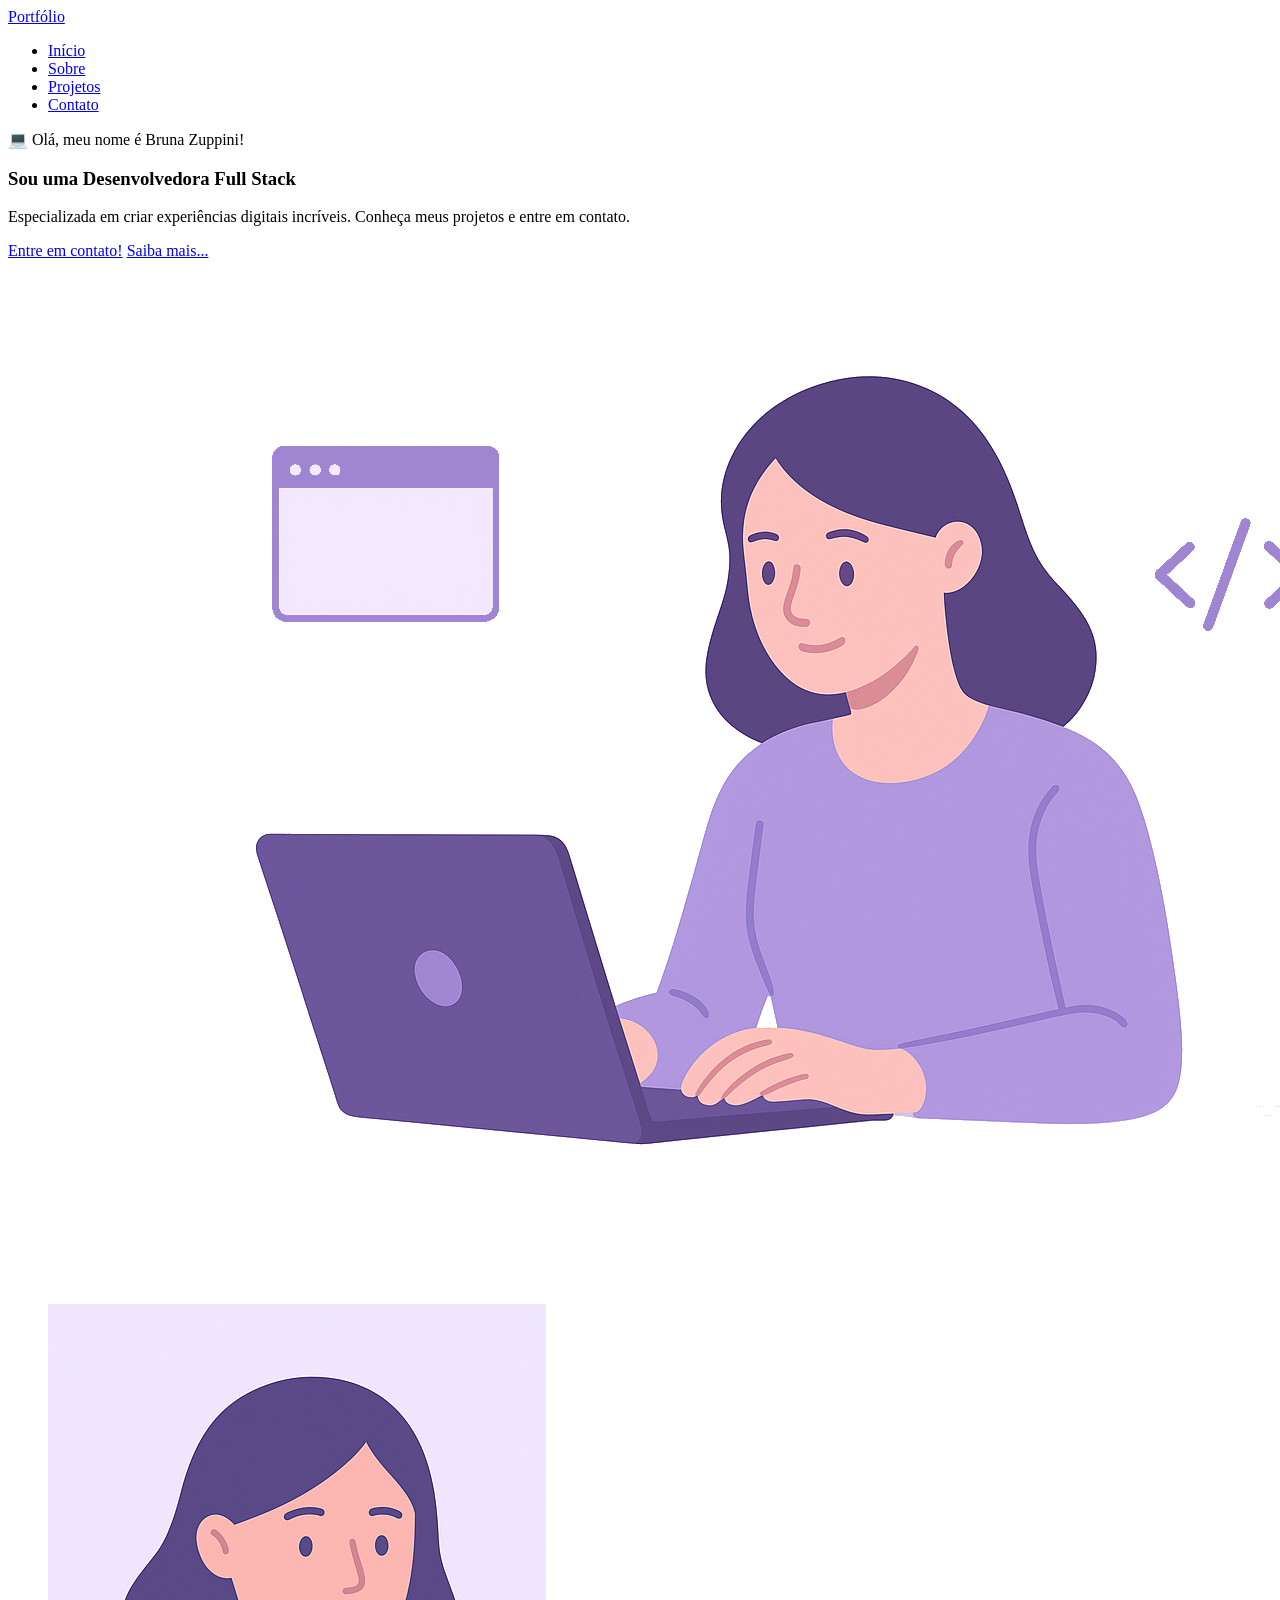
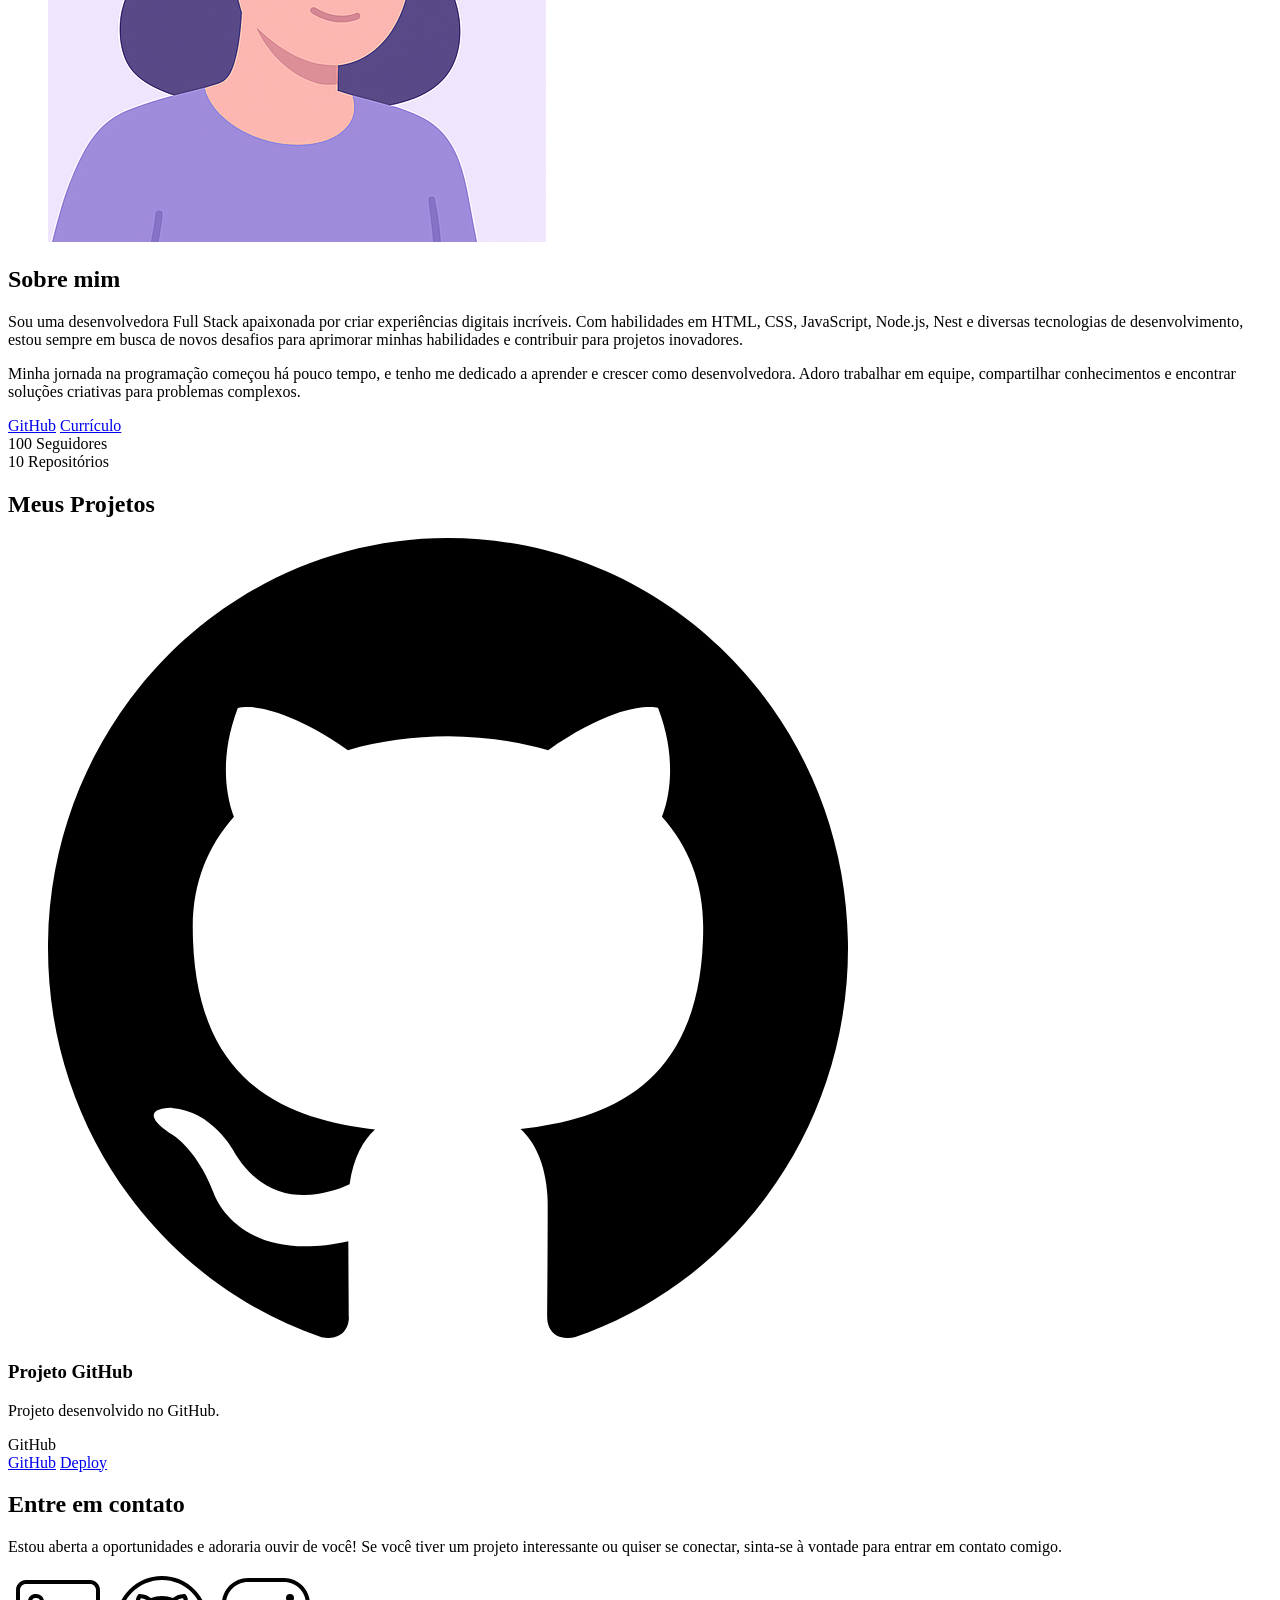
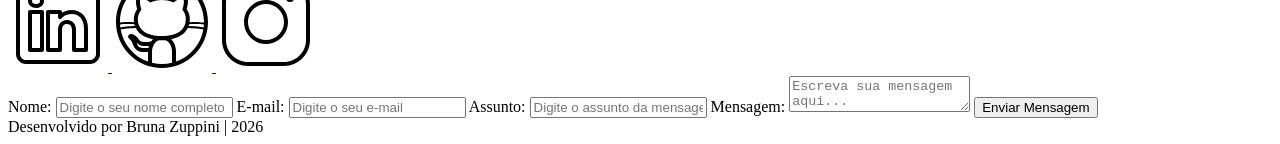
==== index.html @ a319c4b3 "portifolio programado em html" ====
<!DOCTYPE html>
<html lang="pt-br">
<head>
    
    <meta charset="UTF-8">
	
    <meta name="viewport" content="width=device-width, initial-scale=1.0">
	
    <meta name="author" content="Bruna Zuppini">
    <meta 
        name="description"
        content="Portfólio de Bruna Zuppini, 
                desenvolvedora Full Stack especializado em criar experiências 
                digitais incríveis. Conheça meus projetos e entre em contato."
    >
    <meta name="robots" content="index, follow">

    <link rel="icon" type="image/svg+xml" href="./assets/img/favicon.svg">

    <title>Portfólio Bruna Zuppini</title>
</head>
<body>    
    <!-- Cabeçalho (header) -->
    <header>

        <div class="menu-content">

            <!-- Título -->
            <a href="index.html" id="titulo">Portfólio</a>

            <!-- Menu -->
             <nav>
                <ul class="menu-list">
                    <li><a href="#hero">Início</a></li>
                    <li><a href="#about">Sobre</a></li>
                    <li><a href="#projects">Projetos</a></li>
                    <li><a href="#contact">Contato</a></li>
                </ul>
             </nav>


        </div>

    </header>

    <!-- Conteúdo principal (main) -->
    <main>

        <!-- Seção de Boas-vindas -->
        <section id="hero" class="section-container hero-container">
        
            <!-- Boas-vindas! -->
            <article class="hero-content">
                <span> 💻 Olá, meu nome é Bruna Zuppini! </span>
                <h1>Sou uma Desenvolvedora Full Stack</h1>
                <p>Especializada em criar experiências digitais incríveis. 
                    Conheça meus projetos e entre em contato.</p>

                <div class="buttons-container">
                    <a href="#contact" class="botao">Entre em contato!</a>
                    <a href="#about" class="botao-outline">Saiba mais...</a>
                </div>

            </article>

            <!-- Imagem -->
            <div class="hero-image">
                <img src="./assets/img/foto_dev_woman.svg"
                alt="Bruna Zuppini"
                class="float-animation">

            </div>

        </section>

        <!-- Seção Sobre -->
        <section id="about" class="section-container about-container">

            <figure class="about-image">
                <img src="./assets/img/avatar_dev_woman.svg" alt="Foto do perfil">
            </figure>

            <article class="about-content">
                <h2>Sobre mim</h2>
                <p>
                    Sou uma desenvolvedora Full Stack apaixonada por criar experiências digitais incríveis. 
                    Com habilidades em HTML, CSS, JavaScript, Node.js, Nest e diversas tecnologias de desenvolvimento, 
                    estou sempre em busca de novos desafios para aprimorar minhas habilidades e contribuir para projetos inovadores.
                </p>
                <p>
                    Minha jornada na programação começou há pouco tempo, e tenho me dedicado a aprender e crescer como desenvolvedora. 
                    Adoro trabalhar em equipe, compartilhar conhecimentos e encontrar soluções criativas para problemas complexos.
                </p>

                <div class="about-buttons-data">
                    <div class="buttons-container">
                    <a href="https://github.com/bruzuppini" target="_blank" class="botao">GitHub</a>
                    <a href="https://drive.google.com/file/d/1hIMha4d0JOuW6NHmgeVinAsaWtSIy2Q8/view?usp=drive_link" target="_blank" class="botao-outline">Currículo</a>
                </div>

                <div class="data-container">
                    <div class="data-item">
                        <span class="data-number">100</span>
                        <span class="data-label">Seguidores</span>
                    </div>
                    <div class="data-item">
                        <span class="data-number">10</span>
                        <span class="data-label">Repositórios</span>
                    </div>
                </div>
                </div>
            </article>

        </section>

        <!-- Seção Projetos -->
        <section id="projects" class="section-container projects-container">
            <h2>Meus Projetos</h2>

            <!-- Swiper Container -->
             <div class="swiper projects-swiper">
                <div class="swiper-wrapper">
                    <div class="swiper-slide">

                        <article class="project-card">
                           <figure class="project-image">
                            <img src="./assets/icons/languages/github.svg"
                                alt="Ícone GitHub">
                        </figure>

                        <div class="project-content">
                            <h3>Projeto GitHub</h3>
                            <p>Projeto desenvolvido no GitHub.</p>

                            <div class="project-tags">
                                <span class="tag">GitHub</span>
                            </div>

                            <div class="project-buttons">
                                <a href="https://github.com/bruzuppini" target="_blank" class="botao botao-sm">GitHub</a>
                                <a href="#" target="_blank" class="botao-outline botao-sm">Deploy</a>
                            </div>
                        </div>                

                        </article>
                    </div>
             </div>

             <!-- Botões de navegação -->
              <div class="swiper-button-next"></div>
              <div class="swiper-button-prev"></div>

              <!-- Paginação -->
              <div class="swiper-pagination"></div>
             </div>
        </section>

        <!-- Seção Formulário de Contato --> 
        <section id="contact" class="section-container contact-container">

            <!-- Redes sociais -->
             <article class="contact-info">
                <h2>Entre em contato</h2>
                <p>Estou aberta a oportunidades e adoraria ouvir de você! 
                    Se você tiver um projeto interessante ou quiser se conectar, 
                    sinta-se à vontade para entrar em contato comigo.</p>

                <div class="social-container">
                    <a href="https://www.linkedin.com/in/bruna-zuppini/" class="social-icon" aria-label="LinkedIn">
                        <img src="./assets/icons/social/linkedin.svg" alt="Link para o LinkedIn">
                    </a>
                    <a href="https://www.github.com/bruzuppini" class="social-icon" aria-label="GitHub">
                        <img src="./assets/icons/social/github.svg" alt="Link para o GitHub">
                    </a>
                    <a href="https://www.instagram.com/bruzuppini/" class="social-icon" aria-label="Instagram">
                        <img src="./assets/icons/social/instagram.svg" alt="Link para o Instagram">
                    </a>
                </div>
             </article>

             <!-- Formulário de contato -->
              <form id="formulario">

                <label for="nome">Nome:</label>
                <input id="nome" name="nome" type="text" placeholder="Digite o seu nome completo">
                <span id="erro-nome"></span>

                <label for="email">E-mail:</label>
                <input id="email" name="email" type="text" placeholder="Digite o seu e-mail">
                <span id="erro-email"></span>

                <label for="assunto">Assunto:</label>
                <input id="assunto" name="assunto" type="text" placeholder="Digite o assunto da mensagem">
                <span id="erro-assunto"></span>

                <label for="mensagem">Mensagem:</label>
                <textarea id="mensagem" name="mensagem" placeholder="Escreva sua mensagem aqui..."></textarea>
                <span id="erro-mensagem"></span>

                <button class="botao" type="submit">Enviar Mensagem</button>
              </form>
        </section>

    </main>

    <!-- Rodapé (footer) -->
    <footer>
        Desenvolvido por Bruna Zuppini | 2026

    </footer>
</body>
</html>
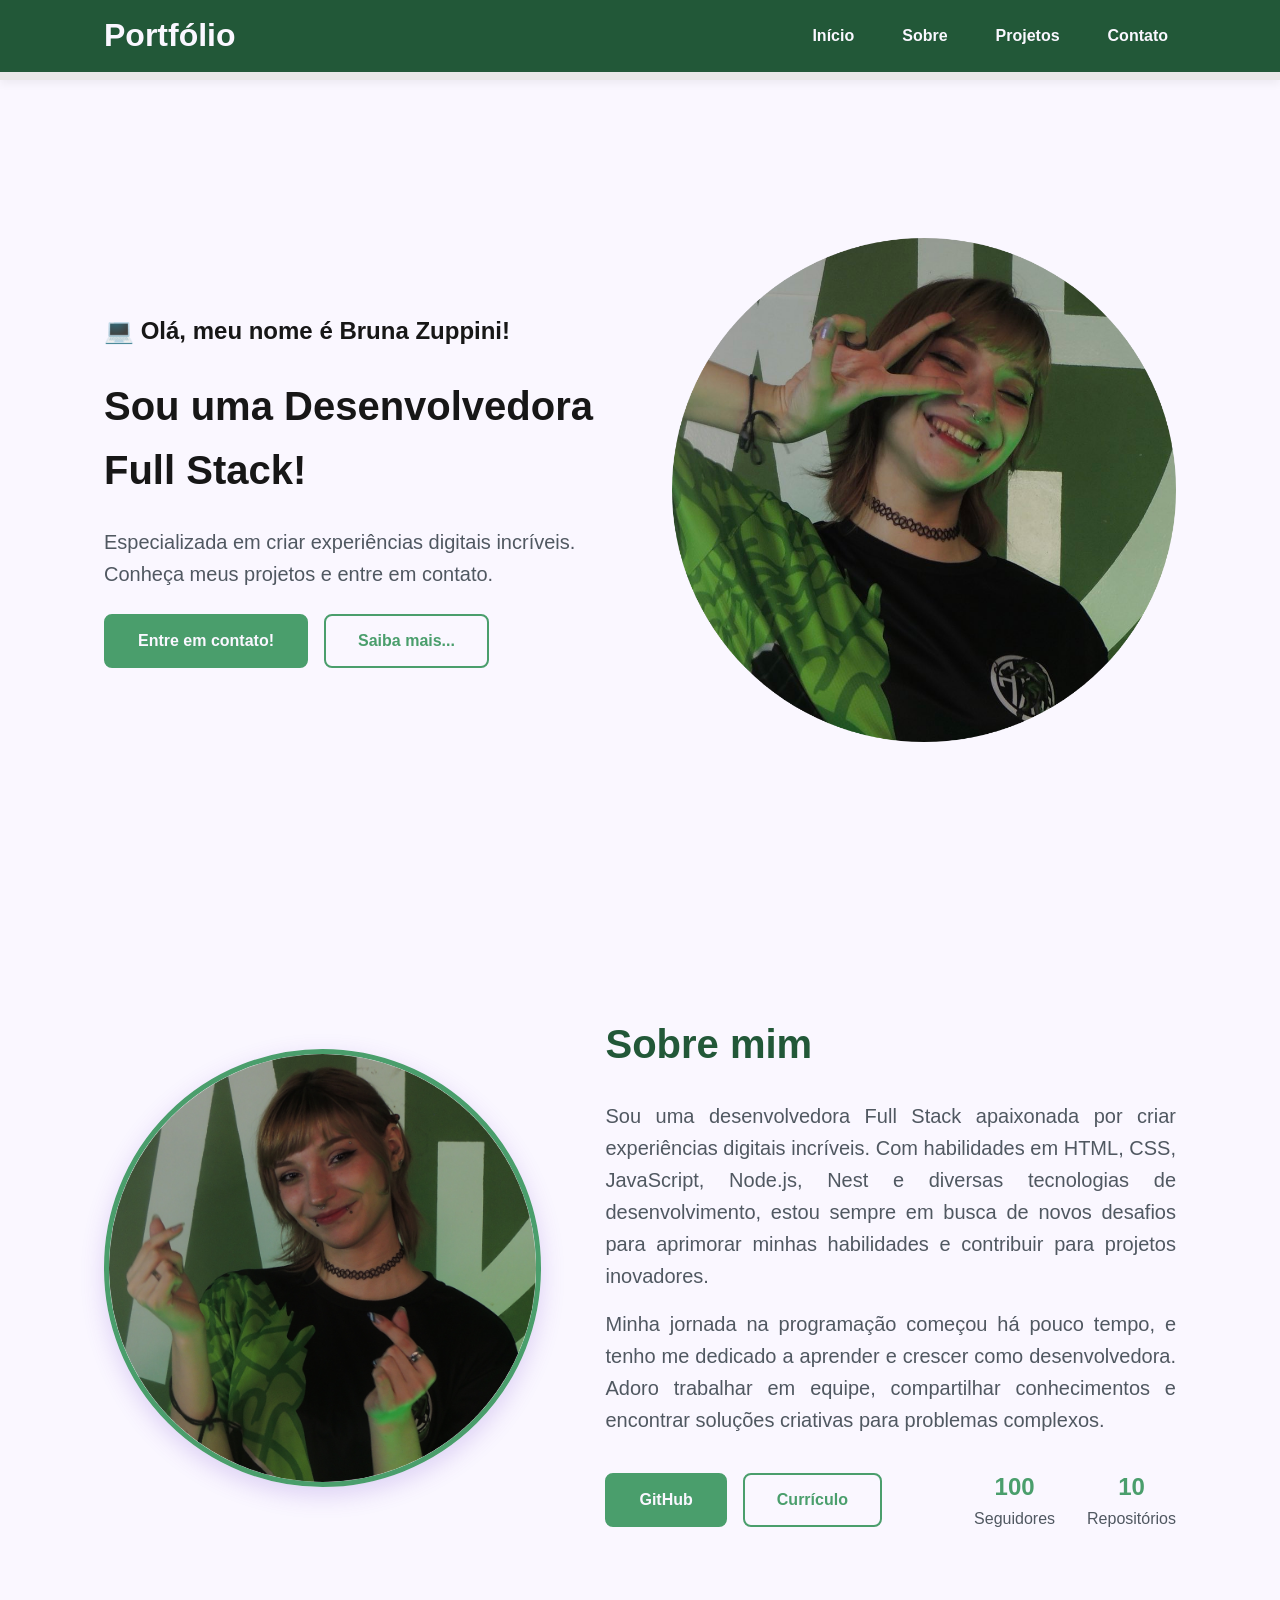
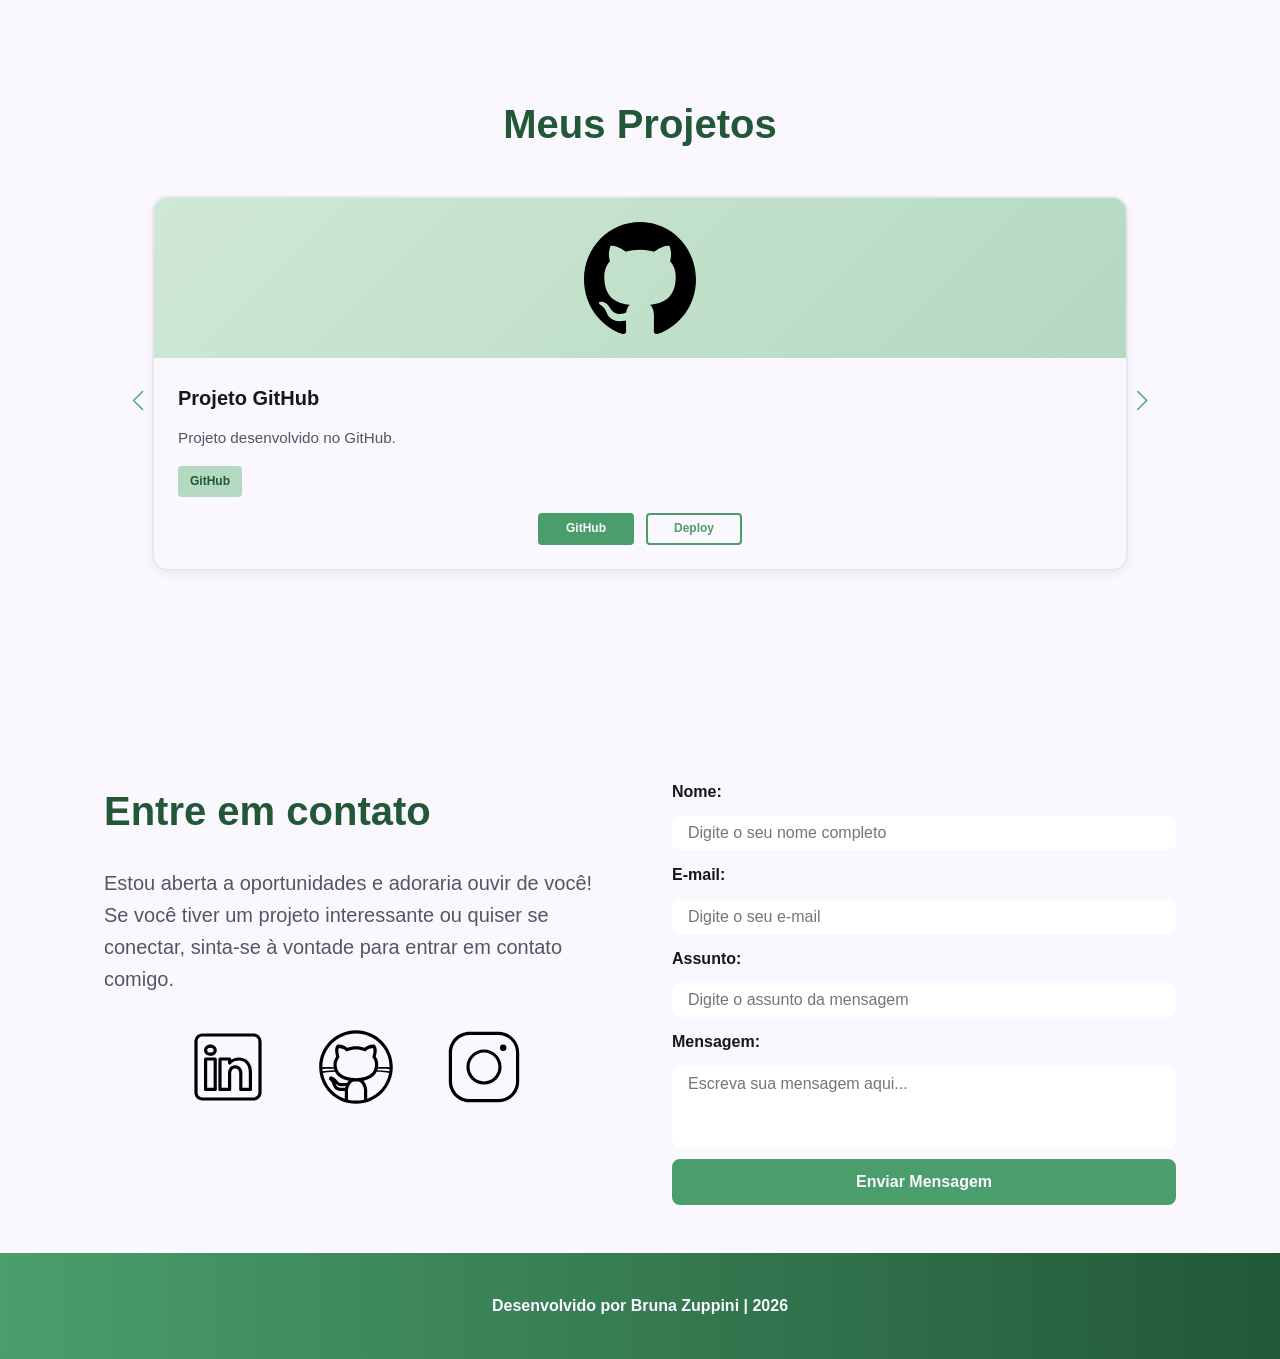
==== commit 6461dc5f: "css aplicado!" ====
--- a/index.html
+++ b/index.html
@@ -17,7 +17,13 @@
 
     <link rel="icon" type="image/svg+xml" href="./assets/img/favicon.svg">
 
+    <!-- SWIPER CSS -->
+    <link rel="stylesheet" href="https://cdn.jsdelivr.net/npm/swiper@11/swiper-bundle.min.css"> 
+
     <title>Portfólio Bruna Zuppini</title>
+
+     <link rel="stylesheet" href="./assets/css/style.css">
+
 </head>
 <body>    
     <!-- Cabeçalho (header) -->
@@ -52,7 +58,7 @@
             <!-- Boas-vindas! -->
             <article class="hero-content">
                 <span> 💻 Olá, meu nome é Bruna Zuppini! </span>
-                <h1>Sou uma Desenvolvedora Full Stack</h1>
+                <h1>Sou uma Desenvolvedora Full Stack!</h1>
                 <p>Especializada em criar experiências digitais incríveis. 
                     Conheça meus projetos e entre em contato.</p>
 
@@ -65,7 +71,7 @@
 
             <!-- Imagem -->
             <div class="hero-image">
-                <img src="./assets/img/foto_dev_woman.svg"
+                <img src="./assets/img/eu.jpg"
                 alt="Bruna Zuppini"
                 class="float-animation">
 
@@ -77,7 +83,7 @@
         <section id="about" class="section-container about-container">
 
             <figure class="about-image">
-                <img src="./assets/img/avatar_dev_woman.svg" alt="Foto do perfil">
+                <img src="./assets/img/eu2.JPG" alt="Foto do perfil">
             </figure>
 
             <article class="about-content">
--- a/assets/css/style.css
+++ b/assets/css/style.css
@@ -0,0 +1,1017 @@
+* {
+    margin: 0;
+    padding: 0;
+    box-sizing: border-box;
+    font-family: 'Poppins', sans-serif;
+    font-weight: 400;
+    text-decoration: none;
+    outline: none;
+}
+
+:root {
+    /* Paleta de cores - Verde Bandeira */
+    --green-50: #cfe8d5;
+    --green-100: #b4d9c0;
+    --green-200: #98caaa;
+    --green-300: #7dbc95;
+    --green-400: #63ad80;
+    --green-500: #4a9e6c;
+    --green-600: #3d875b;
+    --green-700: #2f6f49;
+    --green-800: #225838;
+    --green-900: #153f28;
+
+    /* Paleta de cores - Neutras */
+    --gray-200: #e8e8e8;
+    --gray-400: #505861;
+    --black: #171717;
+    --white: #faf7ff;
+
+    /* Paleta de cores - Estado */
+
+    --error: #e63946;
+
+    /* Sombras */
+    --shadow-sm: 0 0.25rem 0.5rem rgba(0, 0, 0, 0.05);
+    --shadow-md: 0 0.25rem 0.75rem rgba(107, 54, 200, 0.3);
+    --shadow-1g: 0 0.5rem 1.5rem rgba(107, 54, 200, 0.2);
+
+    /* Espaçamento */
+    --spacing-xs: 0.5rem;
+    --spacing-sm: 1rem;
+    --spacing-md: 1.5rem;
+    --spacing-lg: 2rem;
+    --spacing-xl: 3rem;
+    --spacing-2xl: 4rem;
+    
+    /* Tamanhos de fonte */
+    --text-sm: 0.75rem;
+    --text-base: 1rem;
+    --text-lg: 1.25rem;
+    --text-xl: 1.5rem;
+    --text-2xl: 2rem;
+    --text-3xl: 2.5rem;
+
+    /* Border Radius */
+    --radius-sm: 0.25rem;
+    --radius-md: 0.5rem;
+    --radius-lg: 1rem;
+    --radius-xl: 2rem;
+    --radius-full: 50%;
+
+    /* Animação Padrão */
+    --transition-default: all 0.3s ease;
+}
+
+html {
+    scroll-behavior: smooth;
+}
+
+body {
+    display: flex;
+    flex-direction: column;
+    min-height: 100vh;
+    background-color: var(--white);
+    line-height: 1.6;
+    color: var(--black);
+}
+
+main {
+    flex: 1;
+}
+
+.section-container {
+    max-width: 70rem;
+    margin: 0 auto;
+    padding: var(--spacing-xl) var(--spacing-md);
+    scroll-margin-top: 6rem;
+}
+
+.buttons-container {
+    display: flex;
+    gap: var(--spacing-sm);
+}
+
+.botao,
+.botao-outline {
+    display: inline-block;
+    padding: 0.75rem 2rem;
+    border: 0.15rem solid transparent;
+    border-radius: var(--radius-md);
+    font-size: var(--text-base);
+    font-weight: 600;
+    text-align: center;
+    cursor: pointer;
+    transition: var(--transition-default);
+}
+
+/* Botão Primário */
+
+.botao {
+    border-color: var(--green-500);
+    background-color: var(--green-500);
+    color: var(--white);
+}
+
+.botao:hover {
+    border-color: var(--green-800);
+    background-color: var(--green-800);
+    box-shadow: var(--shadow-md);
+    transform: translateY(-0.25rem);
+}
+
+/* Botão Secundário */
+
+.botao-outline{
+    border-color: var(--green-500);
+    background-color: transparent;
+    color: var(--green-500);
+}
+
+.botao-outline:hover {
+    border-color: var(--green-500);
+    background-color: var(--green-500);
+    color: var(--white);
+    transform: translateY(-0.25rem);
+}
+
+/* Modificadores para tamanhos de botão */
+
+.botao.botao-sm,
+.botao-outline.botao-sm {
+    min-width: 6rem;
+    padding: 0.25rem var(--spacing-sm);
+    border-width: 0.125rem;
+    border-radius: 0.25rem;
+    font-size: var(--text-sm);
+}
+
+header {
+    position: sticky;
+    top: 0;
+    z-index: 1000;
+    width: 100%;
+    height: 5rem;
+    border-bottom: var(--spacing-xs) solid var(--gray-200);
+    background-color: var(--green-800);
+    box-shadow: var(--shadow-sm);
+}
+
+header a {
+    font-weight: 600;
+    color: var(--white);
+    transition: color 0.3s ease;
+}
+
+header a:hover {
+    color: var(--green-100);
+}
+
+#titulo {
+    font-size: var(--text-2xl);
+    font-weight: 700;
+}
+
+.menu-content {
+    display: flex;
+    justify-content: space-between;
+    align-items: center;
+    max-width: 70rem;
+    height: 100%;
+    margin: 0 auto;
+    padding: 0 var(--spacing-md);
+}
+
+.menu-list {
+    display: flex;
+    gap: var(--spacing-lg);
+    list-style: none;
+}
+
+.menu-list a {
+    padding: var(--spacing-xs);
+}
+
+.hero-container {
+    display: flex;
+    align-items: center;
+    gap: var(--spacing-2xl);
+    min-height: calc(100vh - 5rem);
+}
+
+.hero-content {
+    display: flex;
+    flex: 1;
+    flex-direction: column;
+    gap: var(--spacing-md)
+}
+
+.hero-content span {
+    font-size: var(--text-xl);
+    font-weight: 700;
+}
+
+.hero-content h1 {
+    font-size: var(--text-3xl);
+    font-weight: 700;
+}
+
+.hero-content p,
+.about-content p,
+.contact-info p {
+    font-size: var(--text-lg);
+    color: var(--gray-400)
+}
+
+.hero-image {
+    display: flex;
+    flex: 1;
+    justify-content: center;
+}
+
+.hero-image img {
+    width: 100%;
+    max-width: 100%;
+    border-radius: var(--radius-xl)
+}
+
+/* Animação Flutuante */
+@keyframes float {
+    0%,
+    100% {
+        transform: translateY(0);
+    }
+
+    50% {
+        transform: translateY(-1.25rem);
+    }
+}
+
+.float-animation {
+    animation: float 3s ease-in-out infinite;
+}
+
+.about-container {
+    display: flex;
+    align-items: center;
+    gap: var(--spacing-2xl);
+    margin: var(--spacing-2xl) auto;
+    border-radius: var(--radius-lg);
+    background-color: var (var(--gray-200));
+}
+
+.about-image img {
+    width: 100%;
+    border: 0.35rem solid var(--green-500);
+    border-radius: var(--radius-full);
+    box-shadow: var(--shadow-1g);
+}
+
+.about-content h2,
+.projects-container h2,
+.contact-info h2 {
+    margin-bottom: var(--spacing-md);
+    font-size: var(--text-3xl);
+    font-weight: 700;
+    color: var(--green-800)
+}
+
+.about-content p {
+    margin-bottom: var(--spacing-sm);
+    text-align: justify;
+}
+
+.about-buttons-data {
+    display: flex;
+    justify-content: space-between;
+    align-items: center;
+    gap: var(--spacing-lg);
+    margin-top: var(--spacing-lg);
+}
+
+.about-buttons-data .botao {
+    margin-right: auto;
+}
+
+.data-container {
+    display: flex;
+    gap: var(--spacing-lg);
+    margin-top: 0;
+}
+
+.data-item {
+    display: flex;
+    flex-direction: column;
+    align-items: center;
+}
+
+.data-number {
+    font-size: var(--text-xl);
+    font-weight: 700;
+    text-align: center;
+    color: var(--green-500);
+}
+
+.data-label {
+    font-size: var(--text-base);
+    text-align: center;
+    color: var(--gray-400)
+}
+
+.projects-container {
+    scroll-margin-top: 3rem;
+    margin: var(--spacing-2xl) auto;
+    text-align: center;
+}
+
+.projects-swiper {
+    position: relative;
+    width: 100%;
+    padding: var(--spacing-sm) var(--spacing-xl) var(--spacing-xl);
+    overflow: hidden;
+}
+
+.project-card {
+    display: flex;
+    flex-direction: column;
+    width: 100%;
+    height: 100%;
+    border: 0.15rem solid var(--gray-200);
+    border-radius: var(--radius-lg);
+    background-color: var(--white);
+    box-shadow: var(--shadow-sm);
+    overflow: hidden;
+    transition: var(--transition-default);
+}
+
+.project-card:hover {
+    box-shadow: var(--shadow-1g);
+}
+
+.project-image {
+    display: flex;
+    align-items: center;
+    justify-content: center;
+    width: 100%;
+    height: 10rem;
+    background: linear-gradient(135deg, var(--green-50) 0%, var(--green-100) 100%);
+}
+
+.project-image img {
+    width: 75%;
+    height: 75%;
+    max-width: 7rem;
+    max-height: 7rem;
+    object-fit: contain;
+    transition: transform 0.3s ease;
+}
+
+.project-content {
+    display: flex;
+    flex: 1;
+    flex-direction: column;
+    padding: var(--spacing-md);
+    text-align: left;
+}
+
+.project-content h3 {
+    margin-bottom: 0.75rem;
+    font-size: var(--text-lg);
+    font-weight: 700;
+}
+
+.project-content p {
+    flex: 1;
+    margin-bottom: var(--spacing-sm);
+    font-size: 0.95rem;
+    color: var(--gray-400)
+}
+
+.project-tags {
+    display: flex;
+    flex-wrap: wrap;
+    gap: var(--spacing-xs);
+}
+
+.tag {
+    padding: 0.375rem 0.75rem;
+    border-radius: var(--radius-sm);
+    background-color: var(--green-100);
+    font-size: var(--text-sm);
+    font-weight: 600;
+    color: var(--green-800);    
+}
+
+.project-buttons {
+    display: flex;
+    justify-content: center;
+    align-items: center;
+    gap: 0.75rem;
+    margin-top: var(--spacing-sm);
+}
+
+.swiper-wrapper {
+    align-items: stretch;
+}
+
+.swiper-slide {
+    display: flex;
+    height: auto;
+}
+
+/* Botões de navegação do Swiper */
+
+.swiper-button-next,
+.swiper-button-prev {
+    width: 3rem;
+    height: 3rem;
+}
+
+.swiper-button-next:after,
+.swiper-button-prev:after {
+    font-size: var(--text-lg);
+    color: var(--green-500);
+}
+
+.swiper-button-next:hover:after,
+.swiper-button-prev:hover:after {
+    color: var(--green-800);
+}
+
+/* Indicadores de paginação */
+
+.swiper-pagination-bullet {
+    width: 0.75rem;
+    height: 0.75rem;
+    background-color: var(--gray-200);
+    opacity: 1;
+}
+
+.swiper-pagination-bullet-active {
+    width: var(--spacing-lg);
+    border-radius: var(--radius-sm);
+    background-color: var(--green-500);
+}
+
+.contact-container {
+    display: grid;
+    grid-template-columns: 1fr 1fr;
+    gap: var(--spacing-2xl);
+}
+
+.contact-info h2 {
+    margin-bottom: var(--spacing-md);
+}
+
+.contact-info p {
+    margin-bottom: var(--spacing-lg);
+}
+
+.social-container {
+    display: flex;
+    justify-content: center;
+    gap: var(--spacing-xl);
+}
+
+.social-icon {
+    width: 5rem;
+    height: 5rem;
+    padding: 0.75;
+    border-radius: var(--radius-md);
+    transition: var(--transition-default);
+}
+
+.social-icon img {
+    width: 100%;
+    filter: brightness(0), saturate(100%);
+    transition: filter 0.3s ease;
+}
+
+.social-icon:hover img {
+    filter: brightness(0)
+        saturate(100%) 
+        invert(52%) 
+        sepia(60%) 
+        saturate(356%) 
+        hue-rotate(92deg) 
+        brightness(92%) 
+        contrast(85%);
+}
+
+/* Formulário */
+
+form {
+    display: flex;
+    flex-direction: column;
+    gap: 0.75rem;
+}
+
+form label {
+    font-size: var(--text-base);
+    font-weight: 600;
+}
+
+form input,
+form textarea {
+    width: 100%;
+    padding: 0.5rem var(--spacing-sm);
+    border: 0.25 solid var(--gray-200);
+    border-radius: var(--radius-md);
+    font-family: inherit;
+    font-size: var(--text-base);
+    transition: border-color 0.3s ease;
+}
+
+form input:focus,
+form textarea:focus {
+    border-color: var(--green-500);
+    outline: none;
+}
+
+form textarea {
+    min-height: 5rem;
+    resize: none;
+}
+
+form span {
+    margin-top: -0.75rem;
+    font-size: var(--text-sm);
+    color: var(--error);
+}
+
+footer {
+    padding: 2.5rem;
+    background: linear-gradient(to right, var(--green-500), var(--green-800));
+    font-weight: 600;
+    text-align: center;
+    color: var(--white);
+}
+
+.sucess-container {
+    display: flex;
+    flex-direction: column;
+    justify-content: center;
+    align-items: center;
+    width: 100%;
+    min-height: calc(100vh - 12.5rem);
+    padding: var(--spacing-xl) var(--spacing-md);
+}
+
+.sucess-content {
+    display: flex;
+    flex-direction: column;
+    align-items: center;
+    gap: var(--spacing-md);
+    max-width: 37.5rem;
+    text-align: center;
+}
+
+.sucess-content h1 {
+    font-size: var(--text-3xl);
+    font-weight: 700;
+    color: var(--green-800);
+}
+
+.sucess-content h2 {
+    font-size: var(--text-lg);
+    color: var(--gray-400)
+}
+
+.sucess-icon {
+    display: flex;
+    align-items: center;
+    justify-content: center;
+    width: 7.5rem;
+    height: 7.5rem;
+    border-radius: var(--radius-full);
+    background-color: var(--green-100);
+}
+
+.sucess-icon img {
+    width: 6rem;
+    height: 6rem;
+    filter: brightness(0)
+        saturate(100%)
+        invert(52%) 
+        sepia(43%) 
+        saturate(486%) 
+        hue-rotate(91deg) 
+        brightness(95%) 
+        contrast(83%);
+}
+
+@media screen and (max-width: 1024px) {
+
+    /* Layout */
+
+    .section-container {
+        padding: var(--spacing-lg) var(--spacing-md);
+    }
+
+    /* Tipografia */
+    .section-container h1 {
+        font-size: var(--text-3xl)
+    }
+
+    .section-container h2 {
+        font-size: var(--text-2xl);
+    }
+
+    .section-container p {
+        font-size: var(--text-base);
+    }
+
+    .section-container span {
+        font-size: var(--text-lg);
+    }
+
+    .sucess-content h1 {
+        font-size: var(--text-3xl);
+    }
+
+    .sucess-content h2 {
+        font-size: var(--text-xl);
+    }
+
+    /* Header */
+
+    @media (max-width: 768px) {
+        .menu-list {
+            display: none;
+        }
+    }
+
+    /* Hero */
+
+    .hero-container {
+        flex-direction: column-reverse;
+        gap: var(--spacing-lg);
+        min-height: 60vh;
+        text-align: center;
+    }
+
+    .hero-content,
+    .hero-image {
+        width: 90%;
+    }
+
+    .hero-image img {
+        object-fit: cover;
+    }
+
+    .buttons-container {
+        justify-content: center;
+        width: 100%;
+    }
+
+    .hero-container .botao,
+    .hero-container .botao-outline {
+        padding: 0.75rem 1.5rem;
+        font-size: 0.95rem;
+        white-space: nowrap;
+    }
+
+    /* About */
+
+    .about-container {
+        flex-direction: column;
+        gap: var(--spacing-md);
+        margin: var(--spacing-lg);
+        padding: var(--spacing-lg);
+    }
+
+    .about-image {
+        flex: 0 0 auto;
+        width: 100%;
+        display: flex;
+        justify-content: center;
+    }
+
+    .about-image img {
+        max-width: 16rem;
+        width: 100%;
+    }
+
+    .about-content {
+        width: 100%;
+    }
+
+    .about-buttons-data {
+        flex-direction: column;
+        gap: var(--spacing-md);
+        align-items: stretch;
+    }
+
+    .about-buttons-data .botao {
+        margin-right: 0;
+    }
+
+    .data-container {
+        justify-content: center;
+        width: 100%;
+    }
+
+    /* Projects */
+
+    .projects-container {
+        margin: var(--spacing-lg) auto 0;
+    }
+
+    .projects-swiper {
+        margin: 0;
+        padding: var(--spacing-sm) var(--spacing-lg) 2.5rem;
+    }
+
+    .project-card {
+        width: 100%;
+        height: 30rem;
+        min-height: 30rem;
+        max-height: 30rem;
+        max-width: 100%;
+    }
+
+    .project-content {
+        display: flex;
+        flex-direction: column;
+        justify-content: space-between;
+        height: 100%;
+    }
+
+    .project-content p {
+        flex: 1;
+        overflow: hidden;
+    }
+
+    .project-tags {
+        min-height: 2.5rem;
+        align-items: flex-start;
+    }
+
+    .swiper-wrapper {
+        align-items: stretch;
+    }
+
+    .swiper-slide {
+        display: flex;
+        justify-content: center;
+        align-items: stretch;
+        height: auto;
+    }
+
+    .swiper-button-next,
+    .swiper-button-prev {
+        display: none;
+    }
+
+    /* Contact */
+
+    .contact-container {
+        grid-template-columns: 1fr;
+        gap: var(--spacing-lg);
+        width: 90%;
+        margin: 0 auto;
+    }
+
+    /* Sucess Page */
+
+    .sucess-container {
+        padding: var(--spacing-xl) var(--spacing-md);
+        min-height: calc(100vh - 10rem);
+    }
+
+    .sucess-content {
+        gap: var(--spacing-lg);
+        max-width: 35rem;
+    }
+
+    .sucess-icon {
+        width: 6rem;
+        height: 6rem;
+    }
+
+    .sucess-icon img {
+        width: 5rem;
+        height: 5rem;
+    }
+}
+
+@media screen and (max-width: 480px) {
+    
+    /* Layout */
+
+    .section-container {
+        padding: var(--spacing-md) var(--spacing-sm);
+    }
+
+    /* Tipografia Mobile */
+
+    .section-container h1 {
+        font-size: var(--text-xl);
+    }
+
+    .section-container h2 {
+        font-size: var(--text-xl);
+    }
+
+    .section-container p {
+        font-size: var(--text-base);
+    }
+
+    .section-container span {
+        font-size: var(--text-lg);
+    }
+
+    .sucess-content h1 {
+        font-size: var(--text-xl);
+    }
+
+    .sucess-content h2 {
+        font-size: var(--text-base);
+    }
+
+    /* Header */
+    #titulo {
+        font-size: var(--text-xl);
+    }
+
+    .menu-list {
+        display: none;
+    }
+
+    /* Hero */
+
+    .hero-container {
+        gap: var(--spacing-sm);
+    }
+
+    .hero-content {
+        gap: var(--spacing-xs);
+        width: 100%;
+    }
+
+    .buttons-container {
+        flex-direction: column;
+        gap: 0.75rem;
+        width: 100%;
+    }
+
+    .buttons-container .botao,
+    .buttons-container .botao-outline {
+        width: 100%;
+    }
+
+    .hero-container .botao,
+    .hero-container .botao-outline {
+        padding: 0.75rem 1rem;
+        font-size: 0.95rem;
+        white-space: nowrap;
+    }
+
+    .hero-image {
+        width: 100%;
+    }
+
+    .hero-image img {
+        max-width: 20rem;
+    }
+
+    /* About */
+
+    .about-container {
+        margin: var(--spacing-lg) 0.5rem;
+        padding: var(--spacing-md);
+    }
+
+    .about-image img {
+        max-width: 14rem;
+    }
+
+    .about-buttons-data .botao,
+    .about-buttons-data .botao-outline {
+        width: 100%;
+        padding: 0.75rem var(--spacing-lg);
+        font-size: var(--text-base);
+        text-align: center;
+    }
+
+    .data-number {
+        font-size: var(--text-lg);
+    }
+
+    .data-label {
+        font-size: var(--text-sm);
+    }
+
+    /* Projects */
+
+    .projects-container {
+        margin: var(--spacing-lg) auto 0;
+    }
+
+    .projects-swiper {
+        position: relative;
+        margin: 0;
+        padding: var(--spacing-sm) 0 2rem 0;
+        overflow: visible;
+    }
+
+    .project-card {
+        width: 100%;
+        height: 20rem;
+        max-width: 20rem;
+    }
+
+    .project-image {
+        height: 10rem;
+    }
+
+    .project-content {
+        padding: var(--spacing-md)
+    }
+
+    .project-content h3 {
+        font-size: 1.25rem;
+    }
+
+    .project-content p {
+        font-size: 0.95rem;
+    }
+
+    /* Contacts */
+
+    .contact-container {
+        width: 100%;
+    }
+
+    .contact-info p {
+        margin-bottom: var(--spacing-md);
+    }
+
+    .social-container {
+        flex-wrap: wrap;
+        gap: var(--spacing-lg);
+        margin-bottom: var(--spacing-xs);
+    }
+
+    .social-icon {
+        width: 4rem;
+        height: 4rem;
+    }
+
+    /* Formulário */
+
+    form {
+        gap: var(--spacing-sm);
+    }
+
+    form label {
+        font-size: 0.95rem;
+    }
+
+    form input,
+    form textarea {
+        padding: 0.75rem;
+        font-size: var(--text-base);
+    }
+
+    form button {
+        padding: 0.75rem var(--spacing-md);
+        font-size: var(--text-base);
+    }
+
+    /* Footer */
+
+    footer {
+        padding: var(--spacing-md) var(--spacing-sm);
+        font-size: var(--text-sm);
+    }
+
+    /* Sucess Page */
+
+    .sucess-container {
+        padding: var(--spacing-lg) var(--text-sm);
+        min-height: calc(100vh - 8rem);
+    }
+
+    .sucess-content {
+        gap: var(--spacing-md);
+        max-width: 100%;
+        padding: 0 var(--spacing-sm);
+    }
+
+    .sucess-icon {
+        width: 5rem;
+        height: 5rem;
+    }
+
+    .sucess-icon img {
+        width: 4rem;
+        height: 4rem;
+    }
+
+    .sucess-content .botao {
+        width: 100%;
+        max-width: 20rem;
+        padding: 0.75rem var(--spacing-lg);
+    }
+}
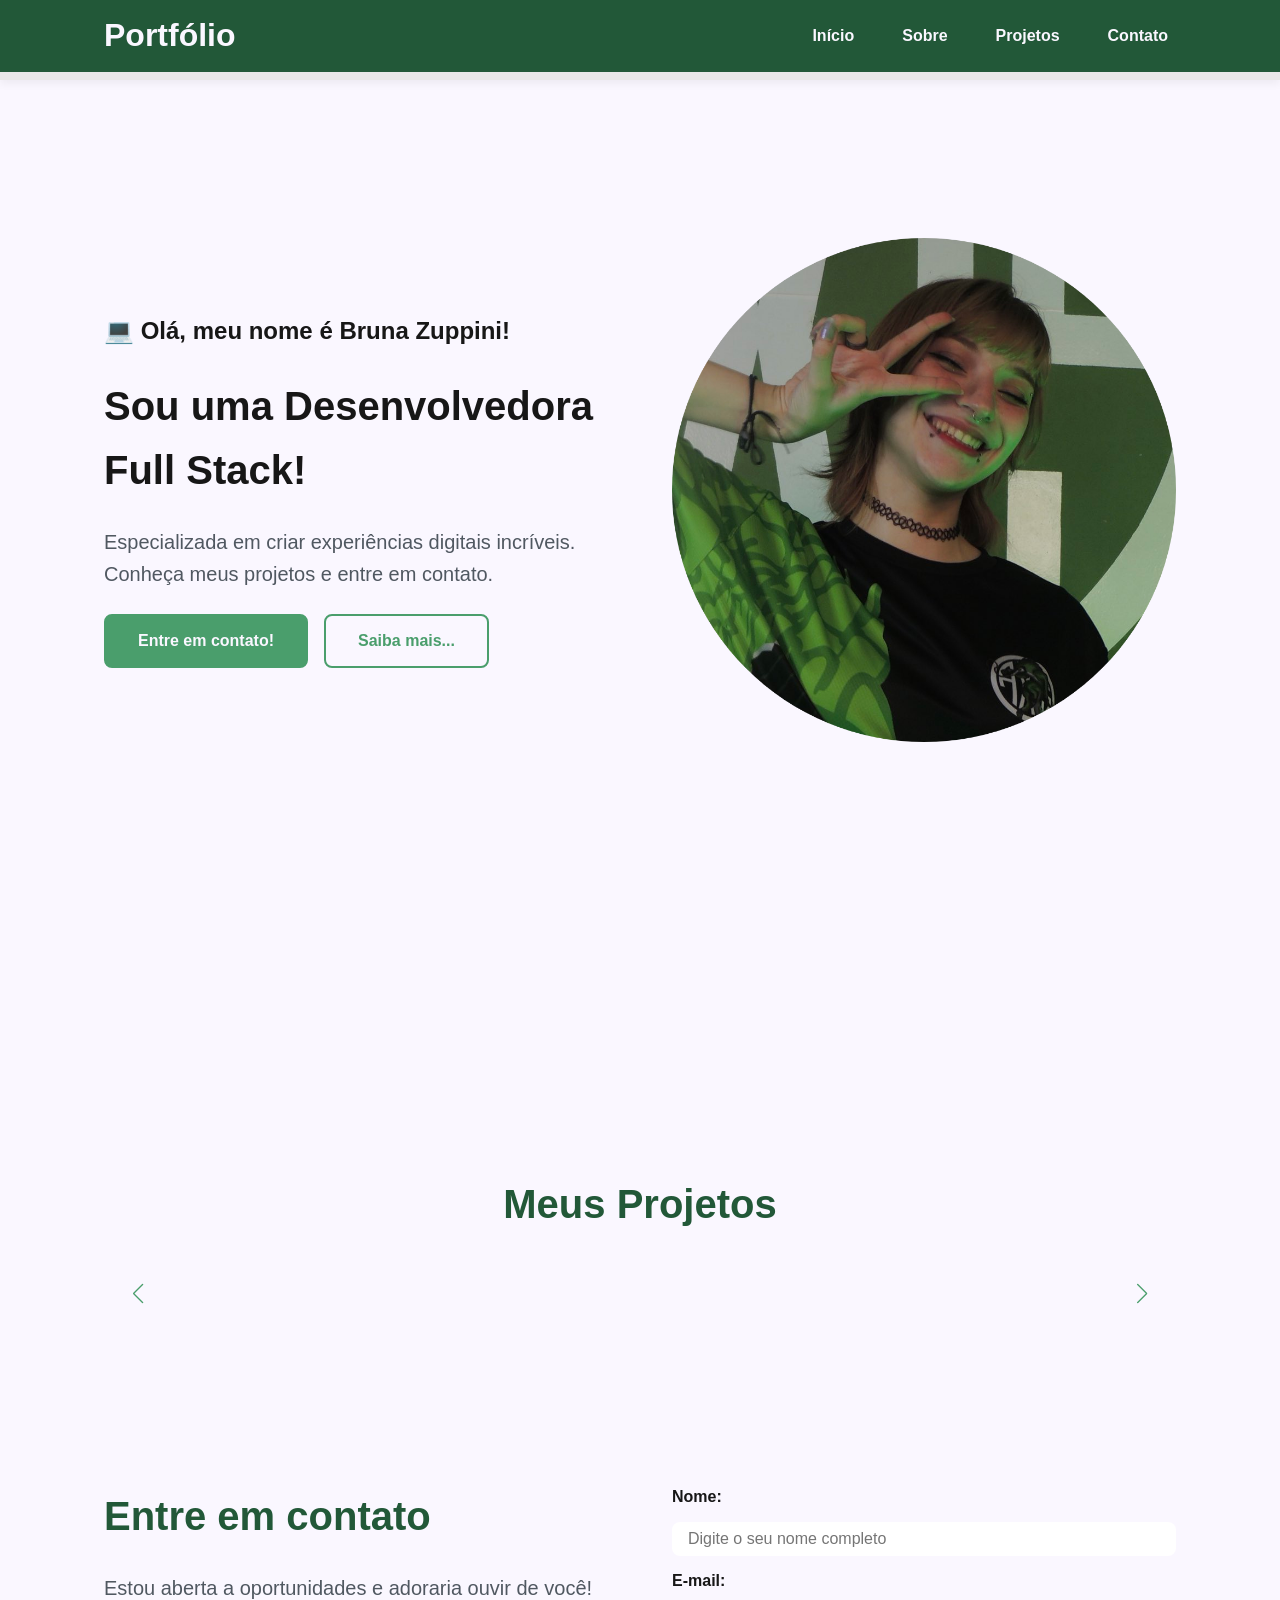
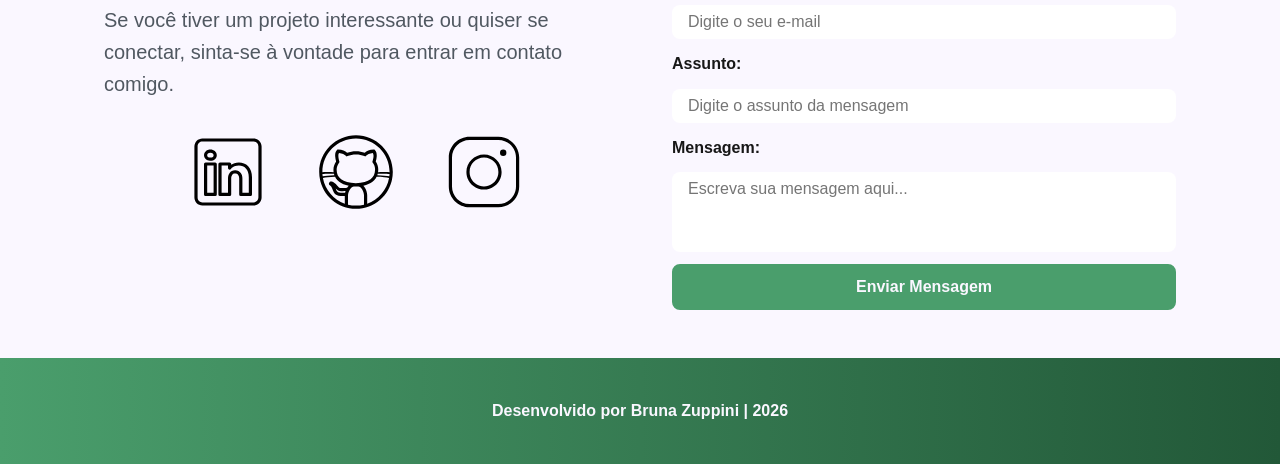
==== commit 683d3ec9: "finalizado js" ====
--- a/index.html
+++ b/index.html
@@ -82,41 +82,6 @@
         <!-- Seção Sobre -->
         <section id="about" class="section-container about-container">
 
-            <figure class="about-image">
-                <img src="./assets/img/eu2.JPG" alt="Foto do perfil">
-            </figure>
-
-            <article class="about-content">
-                <h2>Sobre mim</h2>
-                <p>
-                    Sou uma desenvolvedora Full Stack apaixonada por criar experiências digitais incríveis. 
-                    Com habilidades em HTML, CSS, JavaScript, Node.js, Nest e diversas tecnologias de desenvolvimento, 
-                    estou sempre em busca de novos desafios para aprimorar minhas habilidades e contribuir para projetos inovadores.
-                </p>
-                <p>
-                    Minha jornada na programação começou há pouco tempo, e tenho me dedicado a aprender e crescer como desenvolvedora. 
-                    Adoro trabalhar em equipe, compartilhar conhecimentos e encontrar soluções criativas para problemas complexos.
-                </p>
-
-                <div class="about-buttons-data">
-                    <div class="buttons-container">
-                    <a href="https://github.com/bruzuppini" target="_blank" class="botao">GitHub</a>
-                    <a href="https://drive.google.com/file/d/1hIMha4d0JOuW6NHmgeVinAsaWtSIy2Q8/view?usp=drive_link" target="_blank" class="botao-outline">Currículo</a>
-                </div>
-
-                <div class="data-container">
-                    <div class="data-item">
-                        <span class="data-number">100</span>
-                        <span class="data-label">Seguidores</span>
-                    </div>
-                    <div class="data-item">
-                        <span class="data-number">10</span>
-                        <span class="data-label">Repositórios</span>
-                    </div>
-                </div>
-                </div>
-            </article>
-
         </section>
 
         <!-- Seção Projetos -->
@@ -126,30 +91,7 @@
             <!-- Swiper Container -->
              <div class="swiper projects-swiper">
                 <div class="swiper-wrapper">
-                    <div class="swiper-slide">
-
-                        <article class="project-card">
-                           <figure class="project-image">
-                            <img src="./assets/icons/languages/github.svg"
-                                alt="Ícone GitHub">
-                        </figure>
-
-                        <div class="project-content">
-                            <h3>Projeto GitHub</h3>
-                            <p>Projeto desenvolvido no GitHub.</p>
-
-                            <div class="project-tags">
-                                <span class="tag">GitHub</span>
-                            </div>
-
-                            <div class="project-buttons">
-                                <a href="https://github.com/bruzuppini" target="_blank" class="botao botao-sm">GitHub</a>
-                                <a href="#" target="_blank" class="botao-outline botao-sm">Deploy</a>
-                            </div>
-                        </div>                
-
-                        </article>
-                    </div>
+             
              </div>
 
              <!-- Botões de navegação -->
@@ -185,7 +127,10 @@
              </article>
 
              <!-- Formulário de contato -->
-              <form id="formulario">
+              <form id="formulario" action="https://formsubmit.co/3c88d9878c463a457eff1fa2203b68bf" method="POST">
+
+                <input type="hidden" name="_next" value="http://localhost:5500/success.html">
+                <input type="hidden" name="_captcha" value="false">
 
                 <label for="nome">Nome:</label>
                 <input id="nome" name="nome" type="text" placeholder="Digite o seu nome completo">
@@ -214,5 +159,12 @@
         Desenvolvido por Bruna Zuppini | 2026
 
     </footer>
+
+    <!-- SWIPER JS -->
+    <script src="https://cdn.jsdelivr.net/npm/swiper@11/swiper-bundle.min.js"></script>
+
+    <!-- Script JavaScript-->
+    <script src="assets/js/script.js" defer></script>
+
 </body>
 </html>
--- a/assets/css/style.css
+++ b/assets/css/style.css
@@ -747,15 +747,19 @@
         align-items: flex-start;
     }
 
+    .swiper {
+        width: 100%;
+        overflow: hidden;
+    }
+
     .swiper-wrapper {
-        align-items: stretch;
+        display: flex;
     }
 
     .swiper-slide {
+        width: 300px;
         display: flex;
         justify-content: center;
-        align-items: stretch;
-        height: auto;
     }
 
     .swiper-button-next,
